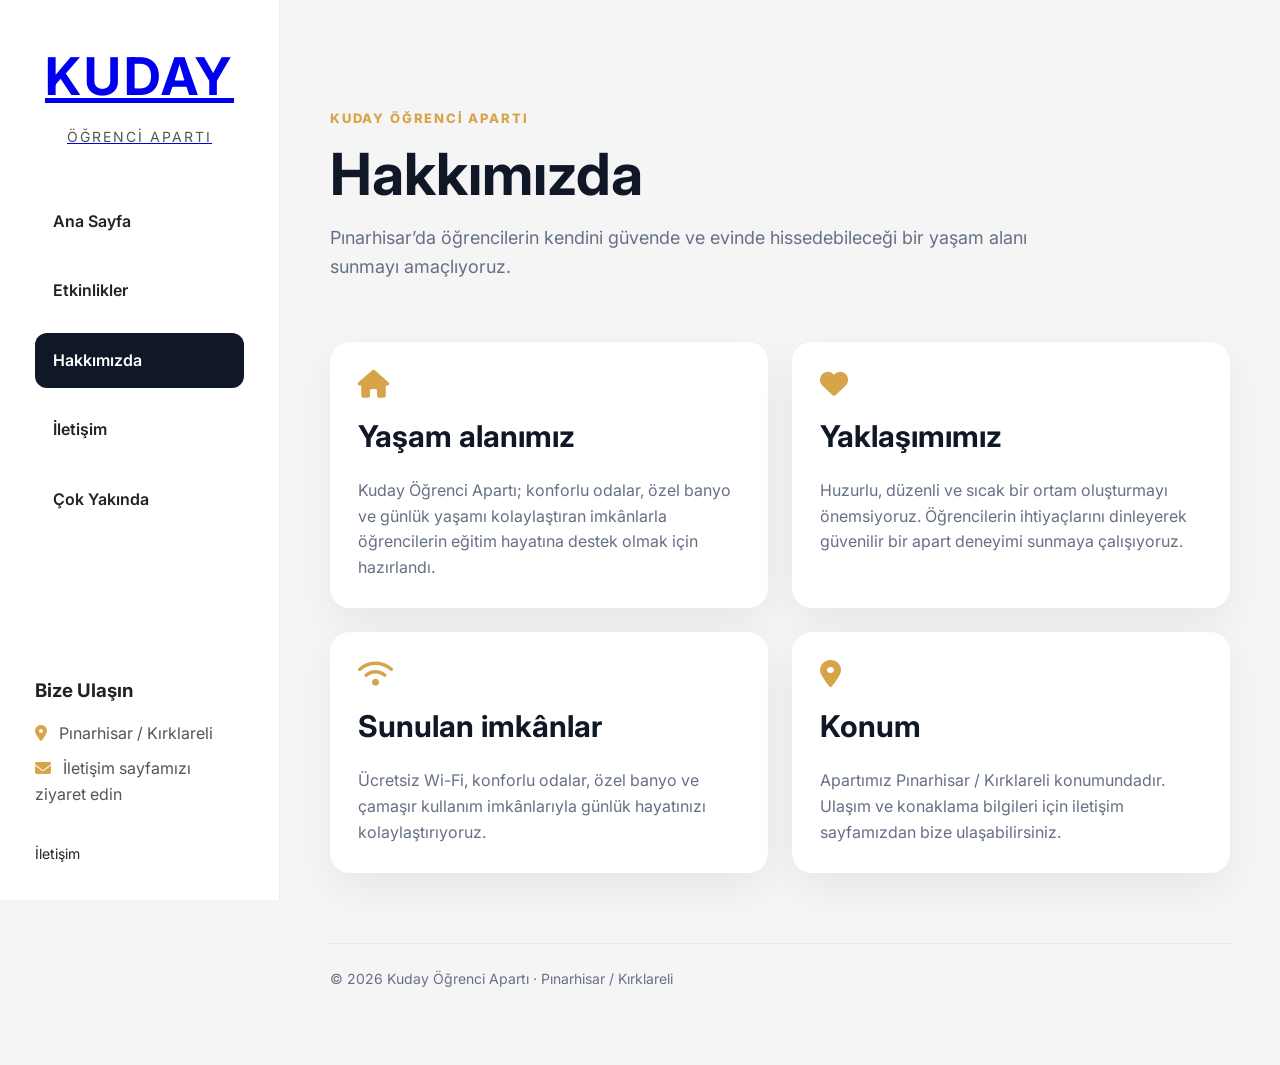
==== hakkimizda.html @ c9dc8952 "KudayApart sitesini tamamla" ====
<!DOCTYPE html>
<html lang="tr"><head><meta charset="UTF-8"><meta name="viewport" content="width=device-width, initial-scale=1.0">
<meta name="theme-color" content="#101828"><meta name="description" content="Kuday Öğrenci Apartı — Pınarhisar, Kırklareli.">
<title>Hakkımızda — Kuday Öğrenci Apartı</title>
<link rel="preconnect" href="https://fonts.googleapis.com"><link rel="preconnect" href="https://fonts.gstatic.com" crossorigin><link href="https://fonts.googleapis.com/css2?family=Inter:wght@300;400;500;600;700;800&display=swap" rel="stylesheet">
<link rel="stylesheet" href="https://cdnjs.cloudflare.com/ajax/libs/font-awesome/6.7.2/css/all.min.css"><link rel="stylesheet" href="css/style.css"><link rel="stylesheet" href="css/responsive.css"></head><body><div class="container"><aside class="sidebar">
  <a class="logo" href="index.html" aria-label="Kuday ana sayfa"><h1>KUDAY</h1><span>ÖĞRENCİ APARTI</span></a>
  <nav class="menu" aria-label="Ana menü">
    <a href="index.html">Ana Sayfa</a><a href="etkinlikler.html">Etkinlikler</a><a href="hakkimizda.html">Hakkımızda</a><a href="iletisim.html">İletişim</a><a href="cok-yakinda.html">Çok Yakında</a>
  </nav>
  <div class="contact-box"><h3>Bize Ulaşın</h3><p><i class="fa-solid fa-location-dot"></i> Pınarhisar / Kırklareli</p><p><i class="fa-solid fa-envelope"></i> İletişim sayfamızı ziyaret edin</p></div>
  <div class="social"><a href="iletisim.html">İletişim</a></div>
</aside><main class="content"><section class="page-hero"><span class="eyebrow">Kuday Öğrenci Apartı</span><h1>Hakkımızda</h1><p>Pınarhisar’da öğrencilerin kendini güvende ve evinde hissedebileceği bir yaşam alanı sunmayı amaçlıyoruz.</p></section>
<section class="page-section"><div class="about-grid"><article class="info-card"><i class="fa-solid fa-house"></i><h2>Yaşam alanımız</h2><p>Kuday Öğrenci Apartı; konforlu odalar, özel banyo ve günlük yaşamı kolaylaştıran imkânlarla öğrencilerin eğitim hayatına destek olmak için hazırlandı.</p></article><article class="info-card"><i class="fa-solid fa-heart"></i><h2>Yaklaşımımız</h2><p>Huzurlu, düzenli ve sıcak bir ortam oluşturmayı önemsiyoruz. Öğrencilerin ihtiyaçlarını dinleyerek güvenilir bir apart deneyimi sunmaya çalışıyoruz.</p></article><article class="info-card"><i class="fa-solid fa-wifi"></i><h2>Sunulan imkânlar</h2><p>Ücretsiz Wi-Fi, konforlu odalar, özel banyo ve çamaşır kullanım imkânlarıyla günlük hayatınızı kolaylaştırıyoruz.</p></article><article class="info-card"><i class="fa-solid fa-location-dot"></i><h2>Konum</h2><p>Apartımız Pınarhisar / Kırklareli konumundadır. Ulaşım ve konaklama bilgileri için iletişim sayfamızdan bize ulaşabilirsiniz.</p></article></div></section><footer class="site-footer">© <span data-current-year>2026</span> Kuday Öğrenci Apartı · Pınarhisar / Kırklareli</footer></main></div><script src="js/script.js"></script></body></html>
---- css/style.css ----
/* ===========================
   RESET
=========================== */

*{
    margin:0;
    padding:0;
    box-sizing:border-box;
}

body{
    font-family:'Inter',sans-serif;
    background:#f5f5f5;
    color:#222;
    line-height:1.6;
}

.container{
    display:flex;
    min-height:100vh;
}

/* ===========================
   SIDEBAR
=========================== */

.sidebar{

    width:280px;

    height:100vh;

    position:fixed;

    left:0;
    top:0;

    background:#fff;

    border-right:1px solid #ececec;

    padding:35px;

    display:flex;
    flex-direction:column;

}
.logo{
    text-align:center;
}

.logo h1{
    font-size:52px;
    letter-spacing:3px;
    font-weight:700;
}

.logo span{
    display:block;
    margin-top:8px;
    color:#555;
    letter-spacing:2px;
    font-size:14px;
}

.menu{
    display:flex;
    flex-direction:column;
    gap:14px;
    margin-top:45px;
}

.menu a{
    text-decoration:none;
    color:#222;
    padding:15px 18px;
    border-radius:12px;
    font-weight:600;
    transition:.3s;
}

.menu a:hover,
.menu .active{
    background:#101828;
    color:#fff;
}

.contact-box{
    margin-top:auto;
    padding-top:45px;
}

.contact-box h3{
    margin-bottom:15px;
}

.contact-box p{
    margin-bottom:10px;
    color:#555;
}

.social{
    display:flex;
    gap:12px;
    margin-top:25px;
}

.social a{
    text-decoration:none;
    color:#222;
    font-size:14px;
}

.contact-box i,
.location i,
.hero-features i{
    color:#d7a449;
    margin-right:8px;
}

/* ===========================
   CONTENT
=========================== */

.content{

    flex:1;

    margin-left:280px;

    padding:50px;

}

/* ===========================
   HERO
=========================== */

.hero{
    display:flex;
    align-items:center;
    justify-content:space-between;
    gap:60px;
}

.hero-left{
    flex:1;
}

.location{
    display:inline-block;
    padding:10px 18px;
    background:#f6f6f6;
    border-radius:30px;
    color:#444;
    font-size:15px;
    margin-bottom:30px;
}

.hero h1{
    font-size:54px;
    line-height:1.08;
    margin-bottom:25px;
}

.hero p{
    max-width:620px;
    font-size:18px;
    color:#666;
    line-height:1.8;
}

.hero-features{
    display:flex;
    gap:55px;
    margin-top:40px;
    font-weight:600;
}

.hero-right{
    width:600px;
    height:440px;
    background:#d8d8d8;
    border-radius:25px;

    display:flex;
    justify-content:center;
    align-items:center;

    overflow:hidden;
}

/* ===========================
   FEATURES
=========================== */

.features{
    margin-top:90px;
}

.features h2{
    font-size:34px;
    margin-bottom:30px;
}

.feature-grid{
    display:grid;
    grid-template-columns:repeat(4,1fr);
    gap:25px;
}
.feature-card{

    background:#fff;

    padding:25px;

    border-radius:20px;

    box-shadow:0 15px 40px rgba(0,0,0,.07);

    transition:.3s;

}
.feature-card:hover{
    transform:translateY(-10px);
    box-shadow:0 20px 45px rgba(0,0,0,.10);
}

.feature-card i{
    font-size:34px;
    color:#d7a449;
    margin-bottom:15px;
}

.feature-card h3{
    margin-bottom:12px;
    font-size:22px;
}

.feature-card p{
    color:#666;
    line-height:1.7;
}

/* ===========================
   EVENTS
=========================== */

/* ===========================
   EVENTS
=========================== */

.events{
    margin-top:100px;
}

.section-title{
    display:flex;
    justify-content:space-between;
    align-items:center;
    margin-bottom:35px;
}

.section-title h2{
    font-size:34px;
}

.section-title a{
    text-decoration:none;
    color:#101828;
    font-weight:600;
}

.section-title a i{
    margin-left:8px;
}

.event-grid{
    display:grid;
    grid-template-columns:repeat(4,1fr);
    gap:25px;
}

.event-card{
    background:#fff;
    border-radius:20px;
    overflow:hidden;
    box-shadow:0 15px 40px rgba(0,0,0,.07);
    transition:.3s;
}

.event-card:hover{
    transform:translateY(-8px);
    box-shadow:0 20px 45px rgba(0,0,0,.10);
}

.event-card img{
    width:100%;
    height:200px;
    object-fit:cover;
}

.event-content{
    padding:22px;
}

.event-date{
    display:inline-block;
    background:#101828;
    color:#fff;
    padding:7px 14px;
    border-radius:8px;
    font-size:13px;
    margin-bottom:15px;
}

.event-content h3{
    font-size:20px;
    margin-bottom:10px;
}

.event-content p{
    color:#666;
    line-height:1.7;
    font-size:15px;
}
---- css/responsive.css ----
:root{--ink:#101828;--gold:#d7a449;--muted:#667085;--paper:#f5f5f5;--card:#fff}
html{scroll-behavior:smooth}
body{overflow-x:hidden}
a:focus-visible,button:focus-visible{outline:3px solid var(--gold);outline-offset:3px}
.hero-right{position:relative;background:linear-gradient(140deg,rgba(16,24,40,.18),rgba(16,24,40,.75)),url('../images/hero/apart.jpg') center/cover,#d8d8d8}
.hero-right:after{content:'Kuday Öğrenci Apartı';position:absolute;left:28px;bottom:24px;color:#fff;font-size:24px;font-weight:700;text-shadow:0 2px 12px #000}
.page-hero{padding:55px 0 35px}
.page-hero .eyebrow{color:var(--gold);font-size:13px;font-weight:800;letter-spacing:.14em;text-transform:uppercase}
.page-hero h1{font-size:clamp(36px,5vw,58px);line-height:1.1;margin:12px 0 18px;color:var(--ink)}
.page-hero p{max-width:720px;color:var(--muted);font-size:18px}
.page-section{margin:25px 0 70px}
.page-section h2{font-size:30px;margin-bottom:18px;color:var(--ink)}
.about-grid,.contact-grid{display:grid;grid-template-columns:repeat(2,minmax(0,1fr));gap:24px}
.info-card,.contact-card,.coming-card{background:var(--card);border-radius:20px;padding:28px;box-shadow:0 15px 40px rgba(0,0,0,.06)}
.info-card i,.contact-card i{font-size:28px;color:var(--gold);margin-bottom:14px}
.info-card p,.contact-card p{color:var(--muted)}
.contact-card a{color:var(--ink);font-weight:700;text-decoration:none;overflow-wrap:anywhere}
.contact-note{margin-top:20px;padding:16px 18px;background:#fff8e9;border-radius:12px;color:#74551e}
.event-grid{align-items:stretch}
.event-card img{display:block}
.event-card img[src$="tanisma.png"]{object-position:center}
.event-date{font-weight:700}
.coming-card{text-align:center;max-width:760px;margin:25px auto 70px;padding:55px 35px}
.coming-card>i{font-size:54px;color:var(--gold);margin-bottom:18px}
.coming-card h2{font-size:32px;color:var(--ink);margin-bottom:12px}
.coming-card p{color:var(--muted);font-size:18px}
.cta-link{display:inline-flex;margin-top:24px;padding:13px 20px;border-radius:12px;background:var(--ink);color:#fff;text-decoration:none;font-weight:700}
.site-footer{margin-top:60px;padding:24px 0;border-top:1px solid #e7e7e7;color:var(--muted);font-size:14px}
@media(max-width:1200px){.content{padding:38px}.hero{gap:32px}.hero-right{width:46%;height:360px}.hero h1{font-size:46px}.feature-grid,.event-grid{grid-template-columns:repeat(2,minmax(0,1fr))}.hero-features{gap:22px;flex-wrap:wrap}}
@media(max-width:800px){.container{display:block}.sidebar{position:relative;width:100%;height:auto;padding:18px 22px;display:grid;grid-template-columns:1fr auto;align-items:center;gap:12px;border-right:0;border-bottom:1px solid #ececec}.logo{text-align:left}.logo h1{font-size:32px;line-height:1}.logo span{font-size:10px;margin-top:4px}.menu{grid-column:1/-1;display:flex;flex-direction:row;gap:7px;margin:5px 0 0;overflow-x:auto;padding-bottom:3px}.menu a{white-space:nowrap;padding:10px 12px;font-size:14px}.contact-box{display:none}.social{margin:0;gap:8px;flex-wrap:wrap;justify-content:flex-end}.social a{font-size:12px}.content{margin-left:0;padding:28px 22px}.hero{display:flex;flex-direction:column;align-items:stretch;gap:28px}.hero h1{font-size:clamp(36px,9vw,52px)}.hero p{font-size:16px}.hero-right{width:100%;height:min(62vw,360px);min-height:220px}.hero-features{gap:14px 22px;font-size:14px;margin-top:25px}.features,.events{margin-top:55px}.features h2,.section-title h2{font-size:27px}.section-title{gap:12px;align-items:flex-start;flex-direction:column}.feature-grid,.event-grid{gap:16px}.feature-card{padding:20px}.feature-card h3{font-size:18px}.event-card img{height:170px}.event-content{padding:17px}.event-content h3{font-size:18px}.page-hero{padding:28px 0 22px}.page-section{margin:20px 0 45px}.about-grid,.contact-grid{grid-template-columns:1fr}.coming-card{padding:38px 22px}}
@media(max-width:480px){.sidebar{padding:16px}.social{max-width:122px}.social a{font-size:11px}.content{padding:24px 16px}.location{font-size:13px;padding:8px 12px;margin-bottom:22px}.feature-grid,.event-grid{grid-template-columns:1fr}.event-card img{height:210px}.section-title a{font-size:14px}.hero-right{min-height:200px}.page-hero p{font-size:16px}.info-card,.contact-card{padding:22px}}
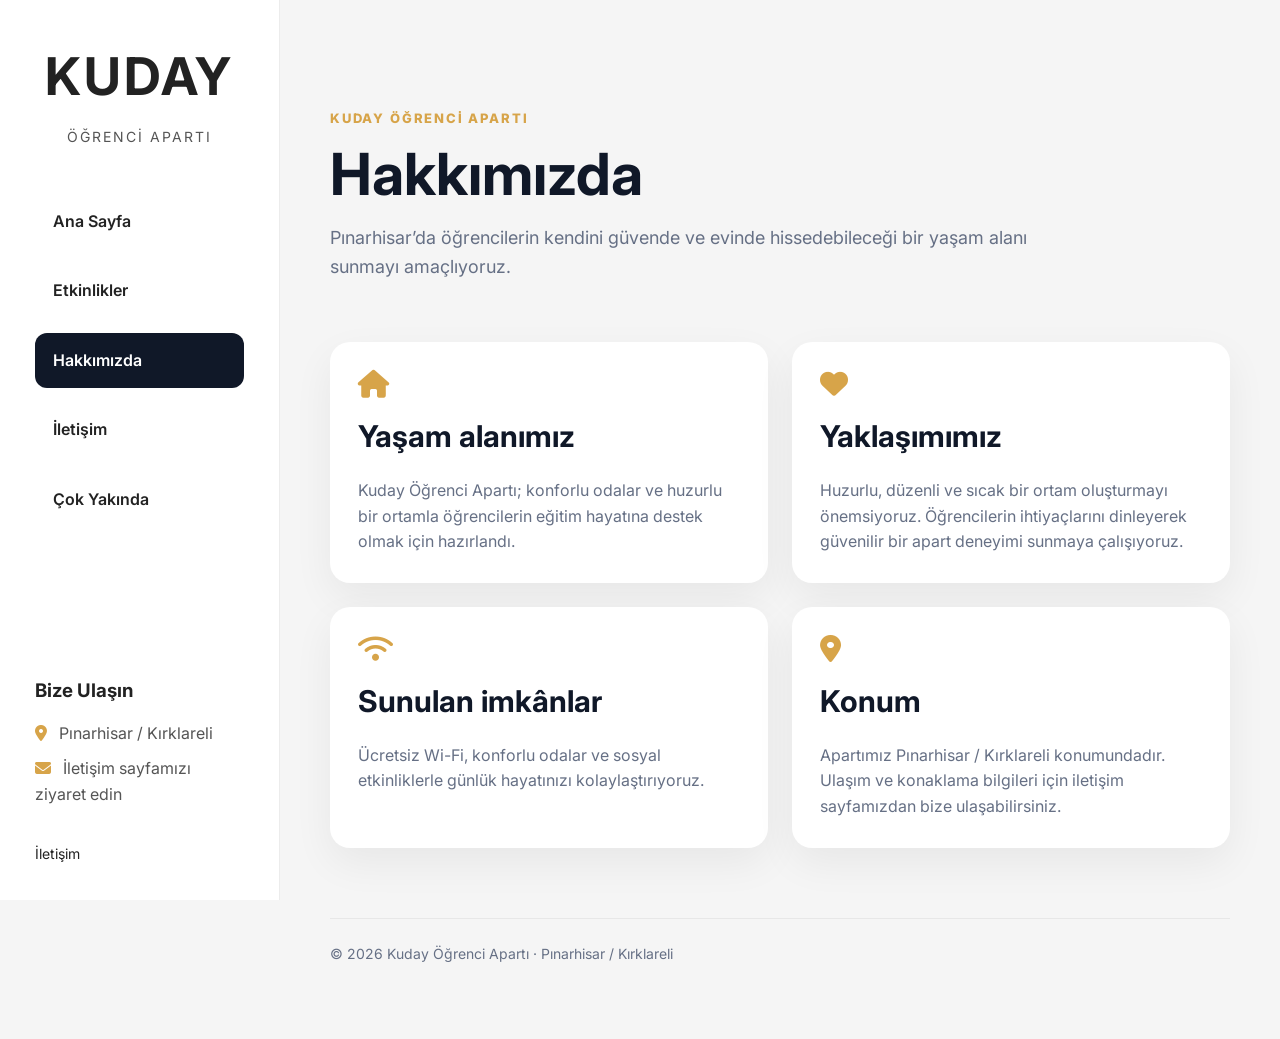
==== commit ec34630a: "Görsel ve sayfa düzenlemelerini ekle" ====
--- a/hakkimizda.html
+++ b/hakkimizda.html
@@ -11,4 +11,4 @@
   <div class="contact-box"><h3>Bize Ulaşın</h3><p><i class="fa-solid fa-location-dot"></i> Pınarhisar / Kırklareli</p><p><i class="fa-solid fa-envelope"></i> İletişim sayfamızı ziyaret edin</p></div>
   <div class="social"><a href="iletisim.html">İletişim</a></div>
 </aside><main class="content"><section class="page-hero"><span class="eyebrow">Kuday Öğrenci Apartı</span><h1>Hakkımızda</h1><p>Pınarhisar’da öğrencilerin kendini güvende ve evinde hissedebileceği bir yaşam alanı sunmayı amaçlıyoruz.</p></section>
-<section class="page-section"><div class="about-grid"><article class="info-card"><i class="fa-solid fa-house"></i><h2>Yaşam alanımız</h2><p>Kuday Öğrenci Apartı; konforlu odalar, özel banyo ve günlük yaşamı kolaylaştıran imkânlarla öğrencilerin eğitim hayatına destek olmak için hazırlandı.</p></article><article class="info-card"><i class="fa-solid fa-heart"></i><h2>Yaklaşımımız</h2><p>Huzurlu, düzenli ve sıcak bir ortam oluşturmayı önemsiyoruz. Öğrencilerin ihtiyaçlarını dinleyerek güvenilir bir apart deneyimi sunmaya çalışıyoruz.</p></article><article class="info-card"><i class="fa-solid fa-wifi"></i><h2>Sunulan imkânlar</h2><p>Ücretsiz Wi-Fi, konforlu odalar, özel banyo ve çamaşır kullanım imkânlarıyla günlük hayatınızı kolaylaştırıyoruz.</p></article><article class="info-card"><i class="fa-solid fa-location-dot"></i><h2>Konum</h2><p>Apartımız Pınarhisar / Kırklareli konumundadır. Ulaşım ve konaklama bilgileri için iletişim sayfamızdan bize ulaşabilirsiniz.</p></article></div></section><footer class="site-footer">© <span data-current-year>2026</span> Kuday Öğrenci Apartı · Pınarhisar / Kırklareli</footer></main></div><script src="js/script.js"></script></body></html>
+<section class="page-section"><div class="about-grid"><article class="info-card"><i class="fa-solid fa-house"></i><h2>Yaşam alanımız</h2><p>Kuday Öğrenci Apartı; konforlu odalar ve huzurlu bir ortamla öğrencilerin eğitim hayatına destek olmak için hazırlandı.</p></article><article class="info-card"><i class="fa-solid fa-heart"></i><h2>Yaklaşımımız</h2><p>Huzurlu, düzenli ve sıcak bir ortam oluşturmayı önemsiyoruz. Öğrencilerin ihtiyaçlarını dinleyerek güvenilir bir apart deneyimi sunmaya çalışıyoruz.</p></article><article class="info-card"><i class="fa-solid fa-wifi"></i><h2>Sunulan imkânlar</h2><p>Ücretsiz Wi-Fi, konforlu odalar ve sosyal etkinliklerle günlük hayatınızı kolaylaştırıyoruz.</p></article><article class="info-card"><i class="fa-solid fa-location-dot"></i><h2>Konum</h2><p>Apartımız Pınarhisar / Kırklareli konumundadır. Ulaşım ve konaklama bilgileri için iletişim sayfamızdan bize ulaşabilirsiniz.</p></article></div></section><footer class="site-footer">© <span data-current-year>2026</span> Kuday Öğrenci Apartı · Pınarhisar / Kırklareli</footer></main></div><script src="js/script.js"></script></body></html>
--- a/css/style.css
+++ b/css/style.css
@@ -323,4 +323,7 @@
     color:#666;
     line-height:1.7;
     font-size:15px;
-}+}
+.hero-right{position:relative;background-image:linear-gradient(0deg,rgba(16,24,40,.68),transparent 45%),url('../images/hero/apart-yasam.png');background-size:cover;background-position:center}.hero-caption{position:absolute;left:28px;bottom:24px;color:#fff;font-size:22px;font-weight:700;text-shadow:0 2px 8px rgba(0,0,0,.35)}
+
+.logo,.logo:link,.logo:visited{color:#222;text-decoration:none;display:block}.logo:hover,.logo:focus-visible{color:#222;text-decoration:none}
--- a/css/responsive.css
+++ b/css/responsive.css
@@ -2,8 +2,8 @@
 html{scroll-behavior:smooth}
 body{overflow-x:hidden}
 a:focus-visible,button:focus-visible{outline:3px solid var(--gold);outline-offset:3px}
-.hero-right{position:relative;background:linear-gradient(140deg,rgba(16,24,40,.18),rgba(16,24,40,.75)),url('../images/hero/apart.jpg') center/cover,#d8d8d8}
-.hero-right:after{content:'Kuday Öğrenci Apartı';position:absolute;left:28px;bottom:24px;color:#fff;font-size:24px;font-weight:700;text-shadow:0 2px 12px #000}
+.hero-right{position:relative;background:linear-gradient(140deg,rgba(16,24,40,.18),rgba(16,24,40,.75)),url('../images/hero/apart-yasam.png') center/cover,#d8d8d8}
+
 .page-hero{padding:55px 0 35px}
 .page-hero .eyebrow{color:var(--gold);font-size:13px;font-weight:800;letter-spacing:.14em;text-transform:uppercase}
 .page-hero h1{font-size:clamp(36px,5vw,58px);line-height:1.1;margin:12px 0 18px;color:var(--ink)}
